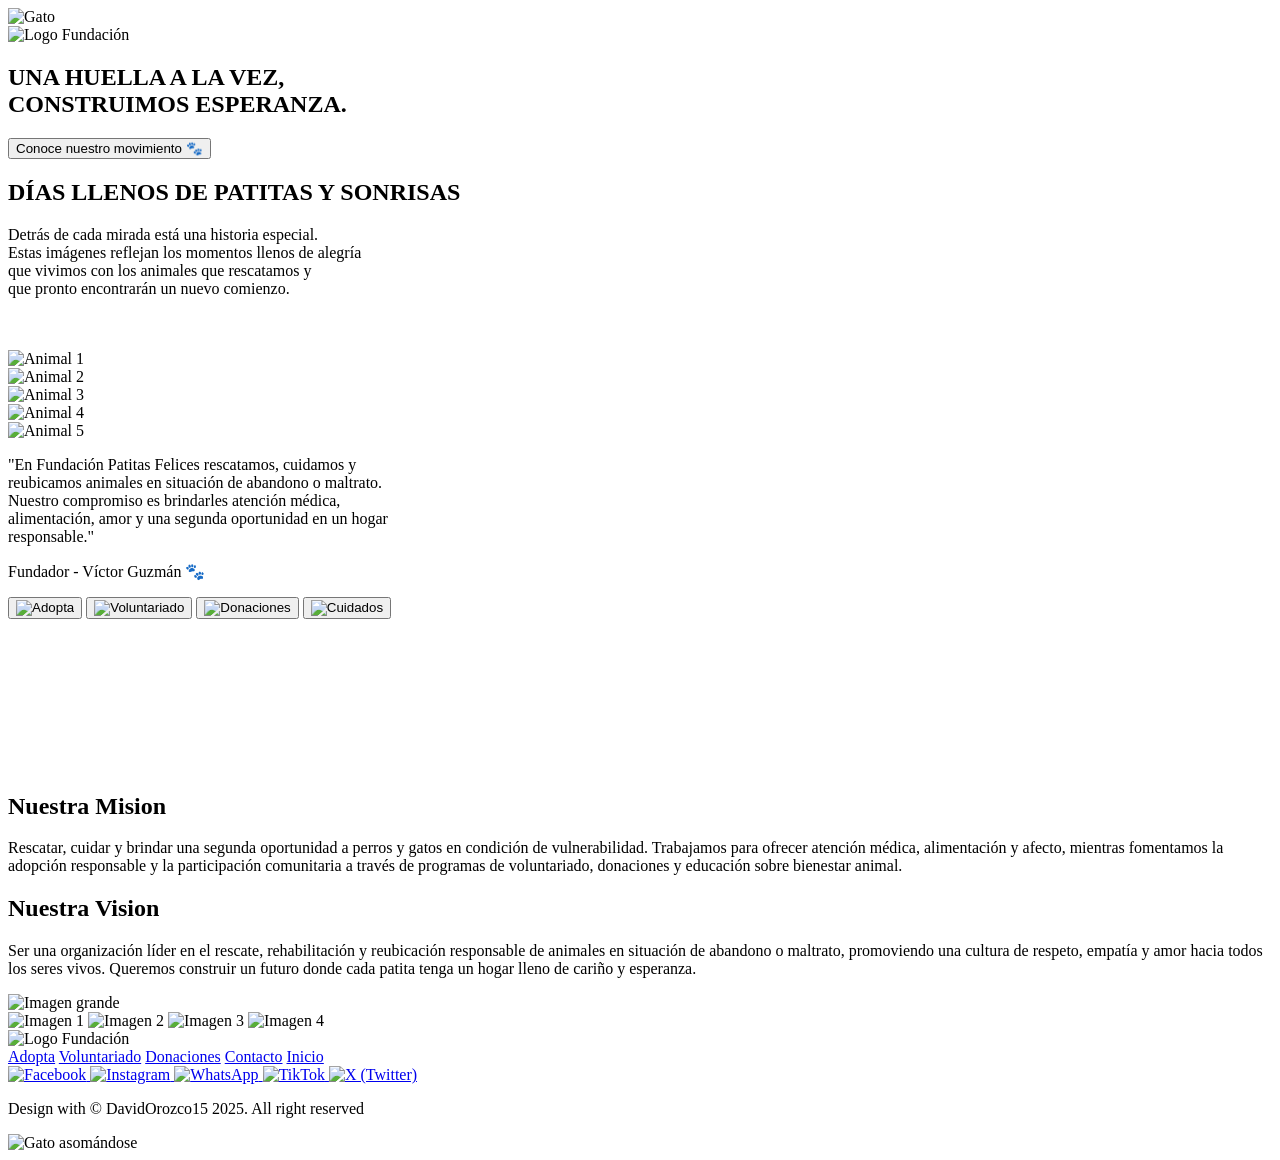
==== index.html @ 3a5a9339 "feat: se realizo el index" ====
<!DOCTYPE html>
<html lang="es">

<head>
    <meta charset="UTF-8">
    <meta name="viewport" content="width=device-width, initial-scale=1.0">
    <title>Patitas Felices</title>
    <link rel="stylesheet" href="/css/styles.css">
    <link rel="stylesheet" href="/css/tablet.css">
    <link rel="stylesheet" href="/css/celular.css">
    <link rel="preconnect" href="https://fonts.googleapis.com">
    <link rel="preconnect" href="https://fonts.gstatic.com" crossorigin>
    <link
        href="https://fonts.googleapis.com/css2?family=Luckiest+Guy&family=Raleway:wght@300;400;500;600;700&display=swap"
        rel="stylesheet">
    <meta name="viewport" content="width=device-width, initial-scale=1, minimum-scale=1">

</head>

<body>
    <section class="hero">
        <div class="hero-container">

            <!-- Columna izquierda -->
            <div class="hero-left">
                <div class="hero-ellipse">
                    <img src="/img/gato.png" alt="Gato">
                </div>
            </div>

            <!-- Columna derecha -->
            <div class="hero-right">
                <img src="/img/logo.png" alt="Logo Fundación" class="hero-logo">

                <h2 class="hero-slogan">
                    UNA HUELLA A LA VEZ,<br>
                    CONSTRUIMOS ESPERANZA.
                </h2>

                <button class="hero-btn">Conoce nuestro movimiento 🐾</button>
            </div>

        </div>
    </section>

    <section class="seccion-dias">
        <div class="seccion-dias-container">
            <!-- Columna 1 - Texto -->
            <div class="dias-texto">
                <h2>DÍAS LLENOS DE PATITAS Y SONRISAS</h2>
                <p>
                    Detrás de cada mirada está una historia especial.<br>
                    Estas imágenes reflejan los momentos llenos de alegría<br>
                    que vivimos con los animales que rescatamos y<br>
                    que pronto encontrarán un nuevo comienzo.
                </p>
            </div>

            <!-- Columna 2 - Carrusel -->
            <div class="contenedor-carrusel">

                <!-- Columna 2.1 - Carrusel sube -->
                <div class="columna columna-1">
                    <div class="carrusel carrusel-up">
                        <img src="/img/rescate1.jpg" alt="">
                        <img src="/img/rescate2.jpg" alt="">
                        <img src="/img/rescate3.jpg" alt="">
                        <img src="/img/rescate4.jpg" alt="">
                        <img src="/img/rescate5.jpg" alt="">
                    </div>
                </div>

                <!-- Columna 2.2 - Carrusel baja -->
                <div class="columna columna-2">
                    <div class="carrusel carrusel-down">
                        <img src="/img/rescate6.jpg" alt="">
                        <img src="/img/rescate7.jpg" alt="">
                        <img src="/img/rescate8.jpg" alt="">
                        <img src="/img/recate9.jpg" alt="">
                        <img src="/img/rescate10.jpg" alt="">
                    </div>
                </div>

            </div>
        </div>
    </section>

    <section class="seccion-somos">
        <div class="seccion-somos-container">
            <!-- Animales destacados -->
            <div class="animales-destacados">
                <div class="animal-card">
                    <div class="animal-img">
                        <img src="/img/perro_fondo_verde.jpeg" alt="Animal 1">
                    </div>
                </div>
                <div class="animal-card">
                    <div class="animal-img">
                        <img src="/img/perro_fondo_rojo.jpg" alt="Animal 2">
                    </div>
                </div>
                <div class="animal-card">
                    <div class="animal-img">
                        <img src="/img/perro_fondo_azul.jpg" alt="Animal 3">
                    </div>
                </div>
                <div class="animal-card">
                    <div class="animal-img">
                        <img src="/img/perro_fondo_amarillo.jpg" alt="Animal 4">
                    </div>
                </div>
                <div class="animal-card">
                    <div class="animal-img">
                        <img src="/img/perro_fondo_verde.jpg" alt="Animal 5">
                    </div>
                </div>
            </div>

            <!-- Texto principal -->
            <div class="somos-texto">
                <p>
                    "En Fundación Patitas Felices rescatamos, cuidamos y<br>
                    reubicamos animales en situación de abandono o maltrato.<br>
                    Nuestro compromiso es brindarles atención médica,<br>
                    alimentación, amor y una segunda oportunidad en un hogar<br>
                    responsable."
                </p>
                <p class="somos-autor">Fundador - Víctor Guzmán 🐾</p>
            </div>

            <!-- Botones de acción -->
            <div class="acciones-botones">
                <button class="boton-accion">
                    <img src="/img/adopta.png" alt="Adopta">
                </button>
                <button class="boton-accion">
                    <img src="/img/voluntariado.png" alt="Voluntariado">
                </button>
                <button class="boton-accion">
                    <img src="/img/donaciones.png" alt="Donaciones">
                </button>
                <button class="boton-accion">
                    <img src="/img/cuidados.png" alt="Cuidados">
                </button>
            </div>
        </div>
    </section>
    <section class="seccion-mision-vision">
        <video autoplay muted loop class="video-fondo">
            <source src="/img/video.mp4" type="video/mp4">
            Tu navegador no soporta el elemento de video.
        </video>
        <div class="seccion-mision-vision-container">
            <div class="mision-texto">
                <h2>Nuestra Mision</h2>
                <p>
                    Rescatar, cuidar y brindar una segunda oportunidad a perros y gatos en condición de vulnerabilidad. Trabajamos para ofrecer
                    atención médica, alimentación y afecto, mientras fomentamos la adopción responsable y la participación comunitaria a través de
                    programas de voluntariado, donaciones y educación sobre bienestar animal.
                </p>
            </div>
            <div class="vision-texto">
                <h2>Nuestra Vision</h2>
                <p>
                    Ser una organización líder en el rescate, rehabilitación y reubicación responsable de animales en situación de abandono o
                    maltrato, promoviendo una cultura de respeto, empatía y amor hacia todos los seres vivos. Queremos construir un futuro donde
                    cada patita tenga un hogar lleno de cariño y esperanza.
                </p>
            </div>
        </div>
    </section>

    <section class="seccion-galeria">
        <div class="galeria-container">
            <!-- Columna izquierda - Imagen grande -->
            <div class="galeria-izquierda">
                <img src="/img/rescate1.jpg" alt="Imagen grande">
            </div>

            <!-- Columna derecha - Mosaico de 4 imágenes -->
            <div class="galeria-derecha">
                <img src="/img/rescate2.jpg" alt="Imagen 1">
                <img src="/img/rescate3.jpg" alt="Imagen 2">
                <img src="/img/rescate4.jpg" alt="Imagen 3">
                <img src="/img/rescate5.jpg" alt="Imagen 4">
            </div>
        </div>
    </section>

    <footer class="footer">
        <div class="footer-container">
            <!-- Columna 1: Logo en círculo blanco -->
            <div class="footer-columna1">
                <div class="footer-logo-circle">
                    <img src="/img/logo.png" alt="Logo Fundación">
                </div>
            </div>

            <!-- Columna 2: Links de texto, redes sociales, copyright -->
            <div class="footer-columna2">
                <div class="footer-links">
                    <a href="#">Adopta</a>
                    <a href="#">Voluntariado</a>
                    <a href="#">Donaciones</a>
                    <a href="#">Contacto</a>
                    <a href="#">Inicio</a>
                </div>
                <div class="footer-redes">
                    <a href="#" class="red-social">
                        <img src="/img/facebook.png" alt="Facebook">
                    </a>
                    <a href="#" class="red-social">
                        <img src="/img/instagram.png" alt="Instagram">
                    </a>
                    <a href="#" class="red-social">
                        <img src="/img/whatsapp.png" alt="WhatsApp">
                    </a>
                    <a href="#" class="red-social">
                        <img src="/img/tiktok.png" alt="TikTok">
                    </a>
                    <a href="#" class="red-social">
                        <img src="/img/x.png" alt="X (Twitter)">
                    </a>
                </div>
                <div class="footer-copyright">
                    <p>Design with © DavidOrozco15 2025. All right reserved</p>
                </div>
            </div>

            <!-- Columna 3: Imagen de gato asomándose -->
            <div class="footer-columna3">
                <img src="/img/gato-asomado.png" alt="Gato asomándose">
            </div>
        </div>
    </footer>
</body>
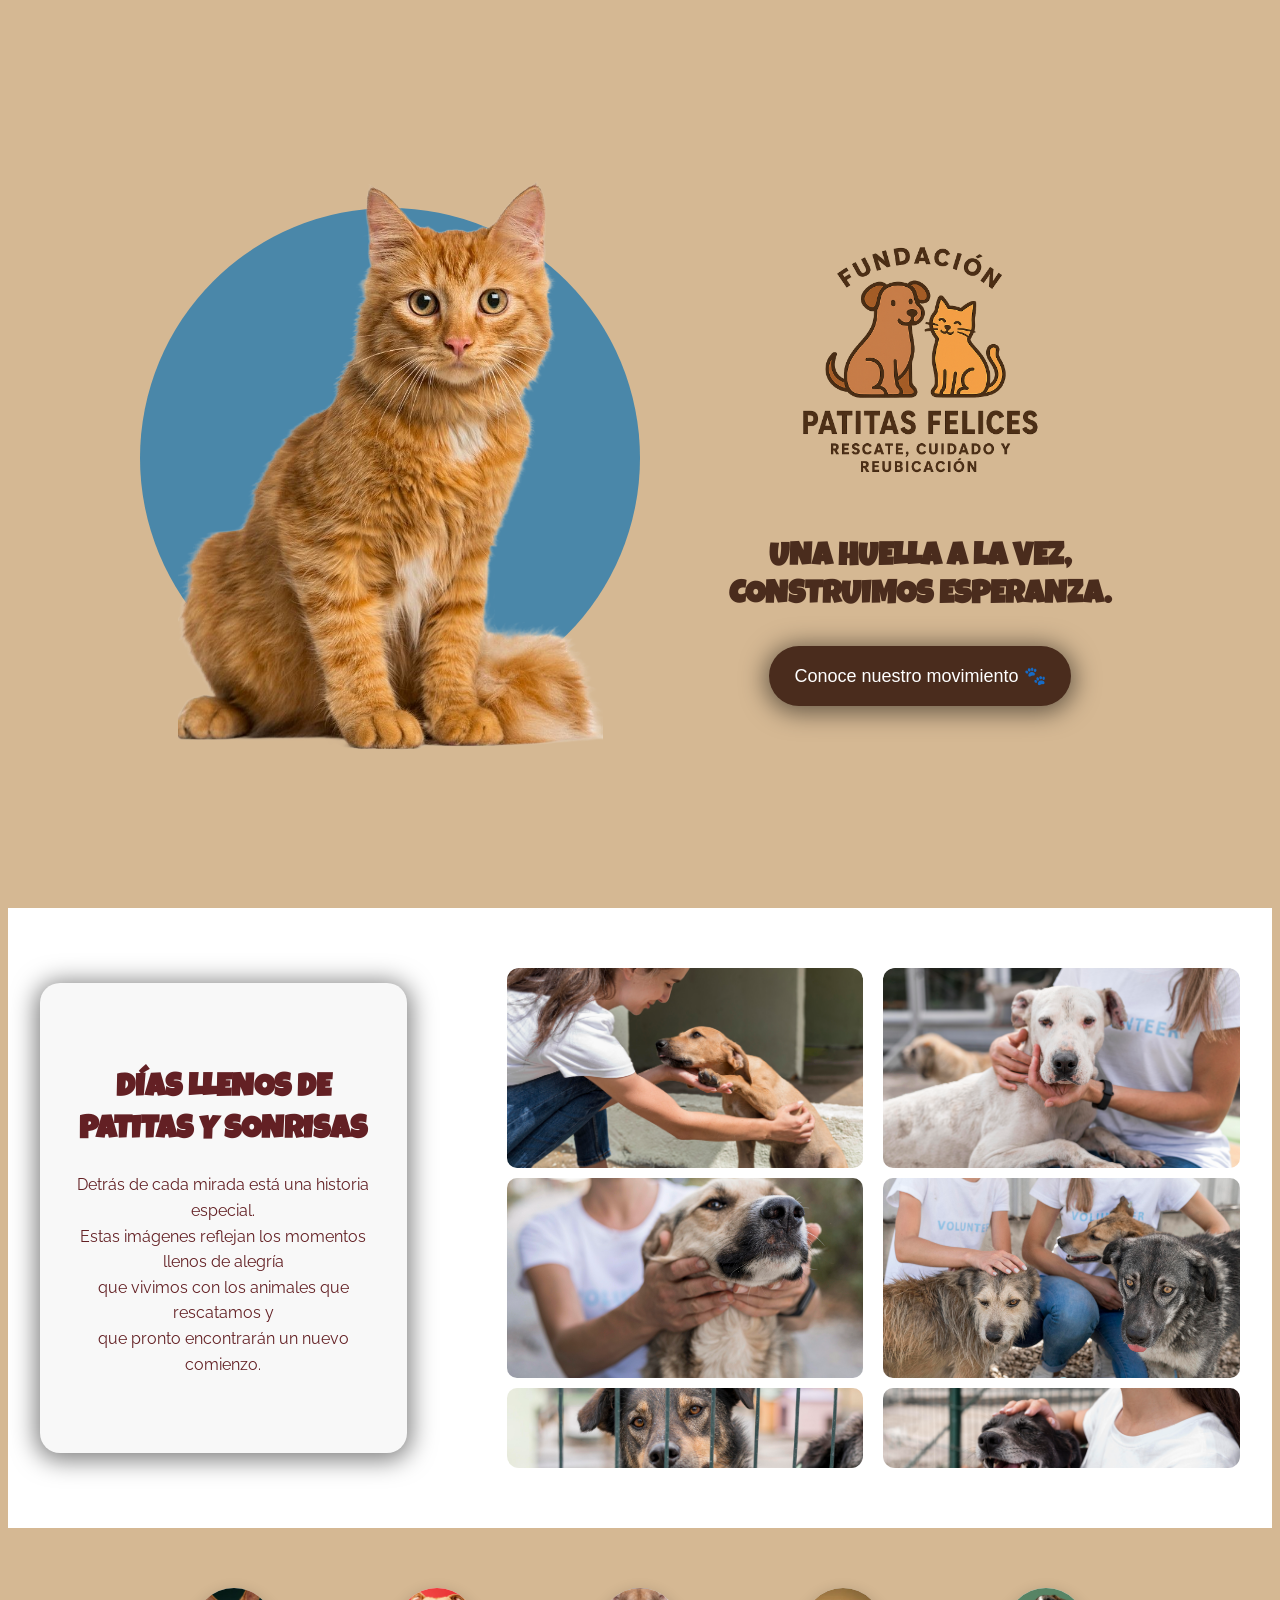
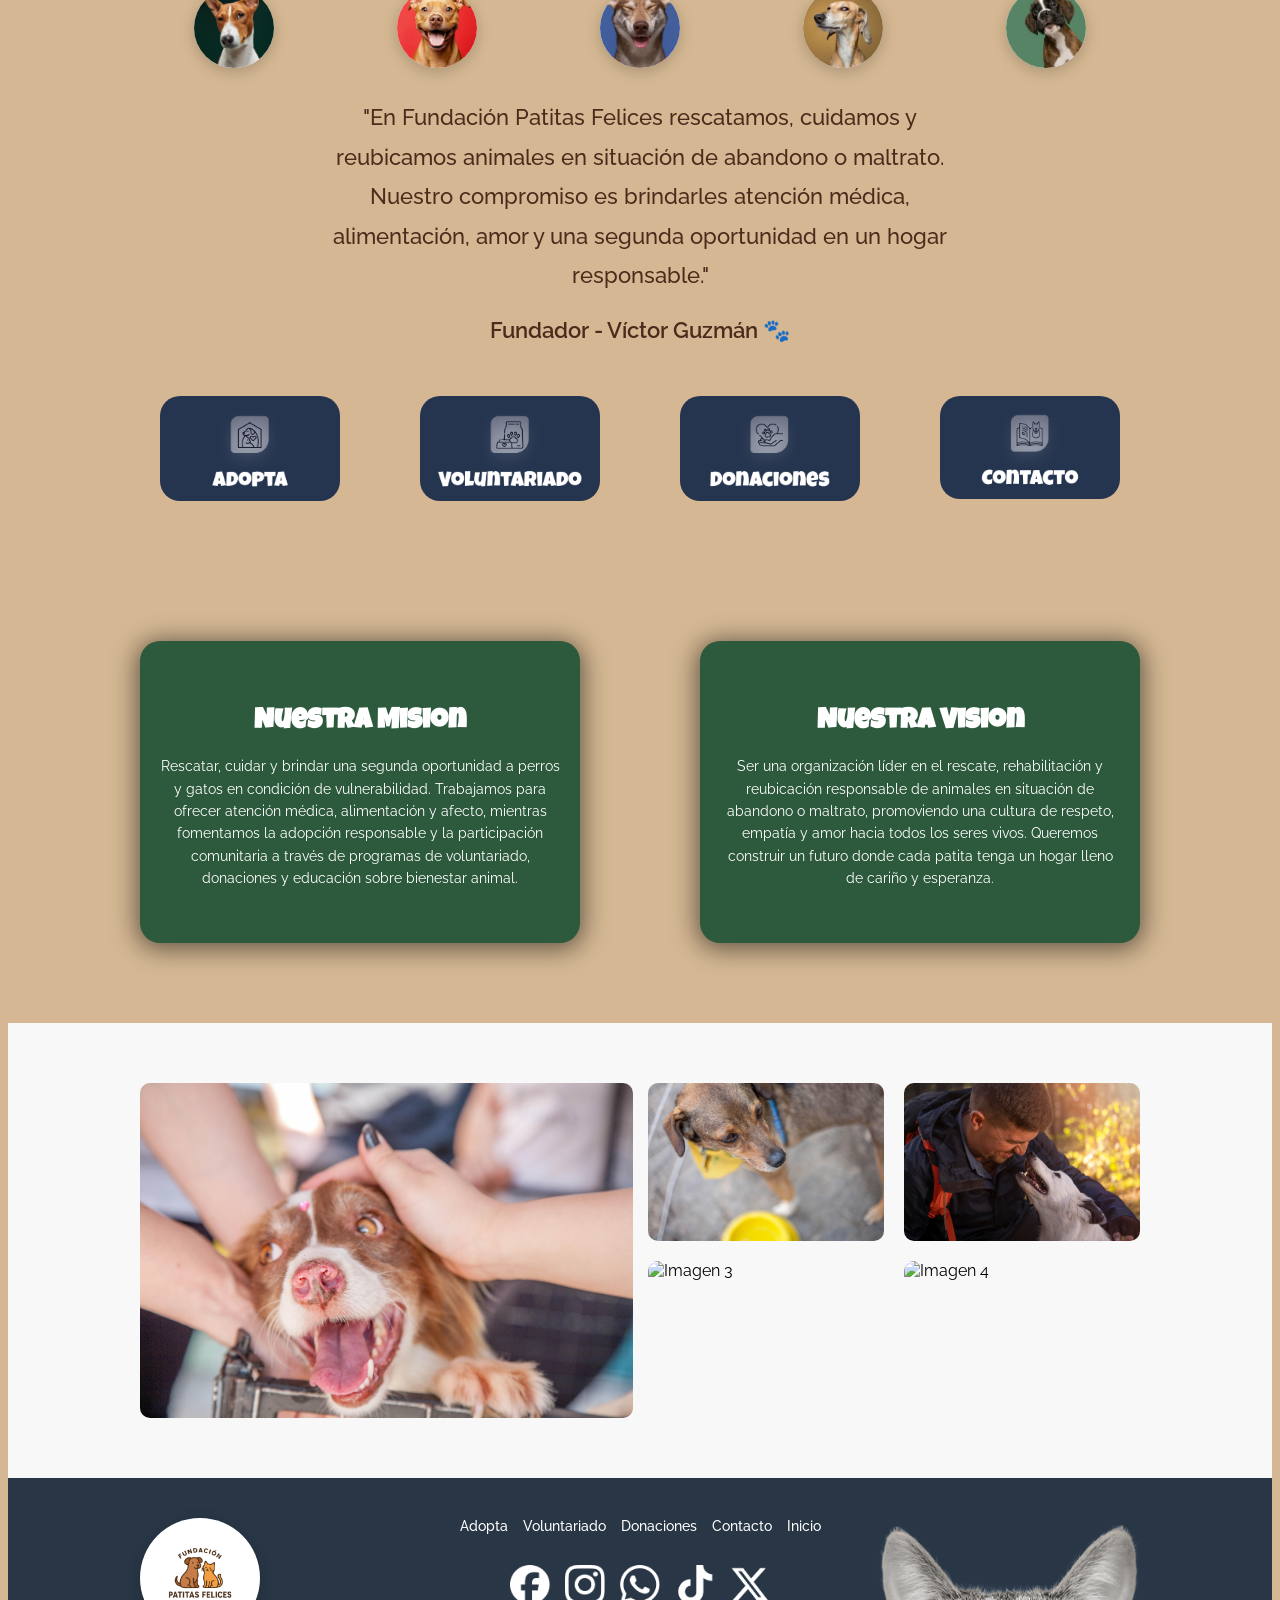
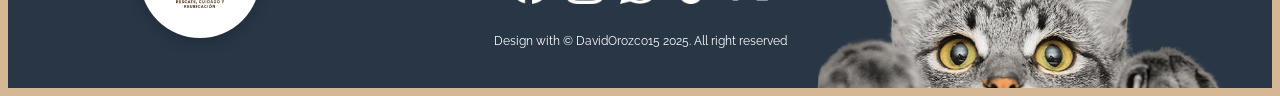
==== commit 414100c5: "feat: ajustes finales" ====
--- a/index.html
+++ b/index.html
@@ -5,9 +5,9 @@
     <meta charset="UTF-8">
     <meta name="viewport" content="width=device-width, initial-scale=1.0">
     <title>Patitas Felices</title>
-    <link rel="stylesheet" href="/css/styles.css">
-    <link rel="stylesheet" href="/css/tablet.css">
-    <link rel="stylesheet" href="/css/celular.css">
+    <link rel="stylesheet" href="css/styles.css">
+    <link rel="stylesheet" href="css/tablet.css">
+    <link rel="stylesheet" href="css/celular.css">
     <link rel="preconnect" href="https://fonts.googleapis.com">
     <link rel="preconnect" href="https://fonts.gstatic.com" crossorigin>
     <link
@@ -17,27 +17,27 @@
 
 </head>
 
-<body>
+<body id="top">
     <section class="hero">
         <div class="hero-container">
 
             <!-- Columna izquierda -->
             <div class="hero-left">
                 <div class="hero-ellipse">
-                    <img src="/img/gato.png" alt="Gato">
+                <img src="img/gato.png" alt="Gato">
                 </div>
             </div>
 
             <!-- Columna derecha -->
             <div class="hero-right">
-                <img src="/img/logo.png" alt="Logo Fundación" class="hero-logo">
+                <img src="img/logo.png" alt="Logo Fundación" class="hero-logo">
 
                 <h2 class="hero-slogan">
                     UNA HUELLA A LA VEZ,<br>
                     CONSTRUIMOS ESPERANZA.
                 </h2>
 
-                <button class="hero-btn">Conoce nuestro movimiento 🐾</button>
+                <button class="hero-btn" onclick="document.querySelector('#seccion-somos').scrollIntoView({behavior: 'smooth'})">Conoce nuestro movimiento 🐾</button>
             </div>
 
         </div>
@@ -85,7 +85,7 @@
         </div>
     </section>
 
-    <section class="seccion-somos">
+    <section class="seccion-somos" id="seccion-somos">
         <div class="seccion-somos-container">
             <!-- Animales destacados -->
             <div class="animales-destacados">
@@ -130,17 +130,17 @@
 
             <!-- Botones de acción -->
             <div class="acciones-botones">
-                <button class="boton-accion">
+                <button class="boton-accion" onclick="window.location.href='catalogo.html'">
                     <img src="/img/adopta.png" alt="Adopta">
                 </button>
-                <button class="boton-accion">
+                <button class="boton-accion" onclick="document.querySelector('.seccion-galeria').scrollIntoView({behavior: 'smooth'})">
                     <img src="/img/voluntariado.png" alt="Voluntariado">
                 </button>
-                <button class="boton-accion">
+                <button class="boton-accion" onclick="window.location.href='contacto.html'">
                     <img src="/img/donaciones.png" alt="Donaciones">
                 </button>
-                <button class="boton-accion">
-                    <img src="/img/cuidados.png" alt="Cuidados">
+                <button class="boton-accion" onclick="document.querySelector('footer').scrollIntoView({behavior: 'smooth'})">
+                    <img src="/img/contacto.png" alt="Cuidados">
                 </button>
             </div>
         </div>
@@ -170,24 +170,24 @@
         </div>
     </section>
 
-    <section class="seccion-galeria">
+    <section class="seccion-galeria" id="galeria">
         <div class="galeria-container">
             <!-- Columna izquierda - Imagen grande -->
             <div class="galeria-izquierda">
-                <img src="/img/rescate1.jpg" alt="Imagen grande">
+                <img src="img/voluntario1.jpg" alt="Imagen grande">
             </div>
 
             <!-- Columna derecha - Mosaico de 4 imágenes -->
             <div class="galeria-derecha">
-                <img src="/img/rescate2.jpg" alt="Imagen 1">
-                <img src="/img/rescate3.jpg" alt="Imagen 2">
-                <img src="/img/rescate4.jpg" alt="Imagen 3">
-                <img src="/img/rescate5.jpg" alt="Imagen 4">
-            </div>
-        </div>
-    </section>
-
-    <footer class="footer">
+                <img src="img/voluntario2.jpg" alt="Imagen 1">
+                <img src="img/voluntario3.jpg" alt="Imagen 2">
+                <img src="img/voluntario4.jpg" alt="Imagen 3">
+                <img src="img/voluntario5.jpg" alt="Imagen 4">
+            </div>
+        </div>
+    </section>
+
+    <footer class="footer" id="footer">
         <div class="footer-container">
             <!-- Columna 1: Logo en círculo blanco -->
             <div class="footer-columna1">
@@ -199,26 +199,26 @@
             <!-- Columna 2: Links de texto, redes sociales, copyright -->
             <div class="footer-columna2">
                 <div class="footer-links">
-                    <a href="#">Adopta</a>
-                    <a href="#">Voluntariado</a>
-                    <a href="#">Donaciones</a>
-                    <a href="#">Contacto</a>
-                    <a href="#">Inicio</a>
+                    <a href="catalogo.html">Adopta</a>
+                    <a href="#galeria">Voluntariado</a>
+                    <a href="contacto.html">Donaciones</a>
+                    <a href="#footer">Contacto</a>
+                    <a href="#top">Inicio</a>
                 </div>
                 <div class="footer-redes">
-                    <a href="#" class="red-social">
+                    <a href="https://www.facebook.com/patitasfelices" class="red-social" target="_blank" rel="noopener noreferrer">
                         <img src="/img/facebook.png" alt="Facebook">
                     </a>
-                    <a href="#" class="red-social">
+                    <a href="https://www.instagram.com/patitasfelices" class="red-social" target="_blank" rel="noopener noreferrer">
                         <img src="/img/instagram.png" alt="Instagram">
                     </a>
-                    <a href="#" class="red-social">
+                    <a href="https://wa.me/1234567890" class="red-social" target="_blank" rel="noopener noreferrer">
                         <img src="/img/whatsapp.png" alt="WhatsApp">
                     </a>
-                    <a href="#" class="red-social">
+                    <a href="https://www.tiktok.com/@patitasfelices" class="red-social" target="_blank" rel="noopener noreferrer">
                         <img src="/img/tiktok.png" alt="TikTok">
                     </a>
-                    <a href="#" class="red-social">
+                    <a href="https://twitter.com/patitasfelices" class="red-social" target="_blank" rel="noopener noreferrer">
                         <img src="/img/x.png" alt="X (Twitter)">
                     </a>
                 </div>
--- a/css/styles.css
+++ b/css/styles.css
@@ -0,0 +1,652 @@
+
+/* Texto general */
+body {
+    font-family: 'Raleway', sans-serif;
+    min-width: 320px;
+    background-color: #D5B893;
+    /* Límite mínimo global */
+    overflow-x: hidden;
+}
+
+/* Títulos */
+h1,
+h2,
+h3,
+h4,
+h5,
+h6 {
+    font-family: 'Luckiest Guy', cursive;
+}
+
+/* ====== HERO GENERAL ====== */
+.hero {
+    width: 100%;
+    height: 100vh;
+    background: #D5B893;
+    display: flex;
+    justify-content: center;
+    align-items: center;
+}
+
+/* Contenedor centrado */
+.hero-container {
+    max-width: 1000px;
+    width: 100%;
+    min-width: 320px;
+    height: auto;
+    display: grid;
+    grid-template-columns: 1fr 1fr;
+    align-items: center;
+    padding: 0 20px;
+    gap: 60px;
+    margin: 0 auto;
+}
+
+/* ====== COLUMNA IZQUIERDA ====== */
+.hero-ellipse {
+    width: 500px;
+    min-width: 320px;
+    height: 500px;
+    background: #4A87A9;
+    /* círculo azul */
+    border-radius: 50%;
+    display: flex;
+    justify-content: center;
+    align-items: center;
+    margin: 0 auto;
+}
+
+.hero-ellipse img {
+    width: 85%;
+    height: auto;
+}
+
+/* ====== COLUMNA DERECHA ====== */
+.hero-right {
+    display: flex;
+    flex-direction: column;
+    gap: 30px;
+    margin-top: 0;
+    min-width: 320px;
+}
+
+.hero-logo {
+    width: 300px;
+    height: auto;
+    align-self: center;
+}
+
+.hero-slogan {
+    font-size: 32px;
+    line-height: 1.2;
+    font-weight: 700;
+    color: #4A2C1D;
+    margin: 0;
+    align-self: center;
+    text-align: center;
+}
+
+.hero-btn {
+    background: #4A2C1D;
+    color: white;
+    font-size: 18px;
+    padding: 12px 25px;
+    border: none;
+    border-radius: 30px;
+    width: fit-content;
+    height: 60px;
+    align-self: center;
+    box-shadow: 0px 3px 25px 4px rgba(0, 0, 0, 0.51);
+    cursor: pointer;
+    transition: all 0.3s ease;
+}
+
+.hero-btn:hover {
+    transform: scale(1.05);
+    opacity: 0.9;
+}
+
+/* ====== CONTENEDOR GENERAL ====== */
+.seccion-dias {
+    width: 100%;
+    background-color: white;
+    padding: 60px 0;
+    display: flex;
+    justify-content: center;
+}
+
+.seccion-dias-container {
+    max-width: 1200px;
+    width: 100%;
+    min-width: 320px;
+    display: grid;
+    grid-template-columns: 1fr 2fr;
+    align-items: center;
+    padding: 0 20px;
+    gap: 100px;
+    margin: 0 auto;
+}
+
+/* ====== COLUMNA 1 - TEXTO ====== */
+.dias-texto {
+    padding: 60px 30px;
+    margin: 0 auto;
+    max-width: 350px;
+    background-color: #F8F8F8;
+    box-shadow: 0px 3px 25px 4px rgba(0, 0, 0, 0.51);
+    border-radius: 20px;
+}
+
+.dias-texto h2 {
+    font-family: 'Luckiest Guy', cursive;
+    font-size: 32px;
+    margin-bottom: 20px;
+    text-align: center;
+    color: #632024;
+    font-weight: 700;
+    line-height: 1.3;
+}
+
+.dias-texto p {
+    font-size: 16px;
+    line-height: 1.6;
+    color: #632024;
+    text-align: center;
+}
+
+/* ====== COLUMNA 2 - CARRUSEL ====== */
+.contenedor-carrusel {
+    display: flex;
+    justify-content: space-between;
+    gap: 20px;
+}
+
+/* ====== COLUMNA 2.1 - CARRUSEL SUBE ====== */
+.columna-1 {
+    width: 52%;
+    height: 500px;
+    overflow: hidden;
+    border-radius: 12px;
+}
+
+/* ====== COLUMNA 2.2 - CARRUSEL BAJA ====== */
+.columna-2 {
+    width: 52%;
+    height: 500px;
+    overflow: hidden;
+    border-radius: 12px;
+}
+
+.columna {
+    width: 52%;
+    height: 500px;
+    overflow: hidden;
+    border-radius: 12px;
+}
+
+.carrusel {
+    display: flex;
+    flex-direction: column;
+    gap: 10px;
+}
+
+.carrusel img {
+    width: 100%;
+    height: 200px;
+    object-fit: cover;
+    border-radius: 10px;
+    flex-shrink: 0;
+}
+
+/* ====== ANIMACIONES ====== */
+.carrusel-up {
+    animation: subir 15s infinite linear;
+}
+
+@keyframes subir {
+    from {
+        transform: translateY(0);
+    }
+
+    to {
+        transform: translateY(-60%);
+    }
+}
+
+.carrusel-down {
+    animation: bajar 15s infinite linear;
+}
+
+@keyframes bajar {
+    from {
+        transform: translateY(-60%);
+    }
+
+    to {
+        transform: translateY(0);
+    }
+}
+
+/* ====== SECCION 3 - SOMOS ====== */
+.seccion-somos {
+    width: 100%;
+    height: auto;
+    background: #D5B893;
+    padding: 60px 0;
+    display: flex;
+    justify-content: center;
+}
+
+.seccion-somos-container {
+    max-width: 1000px;
+    width: 100%;
+    min-width: 320px;
+    padding: 0 30px;
+    display: flex;
+    flex-direction: column;
+    align-items: center;
+    gap: 30px;
+}
+
+/* ====== SECCION 4 - MISIÓN-VISIÓN ====== */
+.seccion-mision-vision {
+    width: 100%;
+    position: relative;
+    padding: 80px 0;
+    display: flex;
+    justify-content: center;
+    overflow: hidden;
+}
+
+.video-fondo {
+    position: absolute;
+    top: 0;
+    left: 0;
+    width: 100%;
+    height: 100%;
+    object-fit: cover;
+    z-index: -1;
+}
+
+.seccion-mision-vision-container {
+    max-width: 1000px;
+    width: 100%;
+    min-width: 320px;
+    display: grid;
+    grid-template-columns: 1fr 1fr;
+    align-items: center;
+    padding: 0 30px;
+    gap: 30px;
+    margin: 0 auto;
+}
+
+.mision-texto, .vision-texto {
+    padding: 40px 20px;
+    max-width: 400px;
+    background-color: #2D5A3D;
+    box-shadow: 0px 3px 25px 4px rgba(0, 0, 0, 0.51);
+    border-radius: 20px;
+    text-align: center;
+}
+
+.mision-texto {
+    justify-self: start;
+}
+
+.vision-texto {
+    justify-self: end;
+}
+
+.mision-texto h2, .vision-texto h2 {
+    font-family: 'Luckiest Guy', cursive;
+    font-size: 28px;
+    margin-bottom: 15px;
+    color: white;
+    font-weight: 700;
+    line-height: 1.3;
+}
+
+.mision-texto p, .vision-texto p {
+    font-size: 14px;
+    line-height: 1.6;
+    color: white;
+    text-align: center;
+}
+
+/* ====== TEXTO PRINCIPAL ====== */
+.somos-texto {
+    text-align: center;
+    max-width: 700px;
+}
+
+.somos-texto p {
+    font-family: 'Raleway', sans-serif;
+    font-size: 22px;
+    line-height: 1.8;
+    color: #4A2C1D;
+    margin: 0 0 15px 0;
+}
+
+.somos-texto p:first-child {
+    font-weight: 500;
+}
+
+.somos-autor {
+    font-size: 14px;
+    font-weight: 600;
+    margin-top: 20px;
+}
+
+/* ====== ANIMALES DESTACADOS ====== */
+.animales-destacados {
+    display: grid;
+    grid-template-columns: repeat(5, 1fr);
+    gap: 15px;
+    width: 100%;
+    justify-items: center;
+    align-items: center;
+}
+
+.animal-card {
+    width: 80px;
+    height: 80px;
+    border-radius: 50%;
+    overflow: hidden;
+    box-shadow: 0px 4px 15px rgba(0, 0, 0, 0.2);
+    display: flex;
+    align-items: center;
+    justify-content: center;
+    background-color: white;
+}
+
+.animal-img {
+    width: 100%;
+    height: 100%;
+    overflow: hidden;
+}
+
+.animal-img img {
+    width: 100%;
+    height: 100%;
+    object-fit: cover;
+}
+
+/* ====== BOTONES DE ACCION ====== */
+.acciones-botones {
+    display: grid;
+    grid-template-columns: repeat(4, 1fr);
+    justify-content: center;
+    gap: 40px;
+    width: 100%;
+    max-width: 1000px;
+}
+
+.boton-accion {
+    background-color: transparent;
+    color: white;
+    border: none;
+    border-radius: 20px;
+    padding: 0;
+    display: flex;
+    flex-direction: column;
+    align-items: center;
+    gap: 0;
+    cursor: pointer;
+    transition: all 0.3s ease;
+    min-width: auto;
+    box-shadow: none;
+}
+
+.boton-accion:hover {
+    transform: scale(1.05);
+    opacity: 0.9;
+}
+
+.boton-accion img {
+    width: 180px;
+    height: auto;
+    display: block;
+    border-radius: 20px;
+}
+
+/* ====== SECCION GALERIA ====== */
+.seccion-galeria {
+    width: 100%;
+    padding: 60px 0;
+    display: flex;
+    justify-content: center;
+    background-color: #f8f8f8;
+}
+
+.galeria-container {
+    max-width: 1000px;
+    width: 100%;
+    min-width: 320px;
+    display: grid;
+    grid-template-columns: 1fr 1fr;
+    gap: 15px;
+    padding: 0 30px;
+    margin: 0 auto;
+}
+
+.galeria-izquierda img {
+    width: 100%;
+    height: 100%;
+    object-fit: cover;
+    border-radius: 10px;
+    transition: transform 0.3s ease;
+}
+
+.galeria-izquierda img:hover {
+    transform: scale(1.05);
+}
+
+.galeria-derecha {
+    display: grid;
+    grid-template-columns: 1fr 1fr;
+    grid-template-rows: 1fr 1fr;
+    gap: 20px;
+}
+
+.galeria-derecha img {
+    width: 100%;
+    height: 100%;
+    object-fit: cover;
+    border-radius: 10px;
+    transition: transform 0.3s ease;
+}
+
+.galeria-derecha img:hover {
+    transform: scale(1.05);
+}
+
+/* ====== FOOTER ====== */
+.footer {
+    width: 100%;
+    background-color: #283646;
+    color: white;
+    padding: 40px 0 0 0;
+    display: flex;
+    justify-content: center;
+    position: relative;
+}
+
+.footer-container {
+    max-width: 1000px;
+    width: 100%;
+    min-width: 320px;
+    display: grid;
+    grid-template-columns: 1fr 2fr 1fr;
+    gap: 30px;
+    padding: 0 30px 40px 30px;
+    align-items: start;
+    margin: 0 auto;
+}
+
+/* Columna 1: Logo en círculo blanco */
+.footer-columna1 {
+    display: flex;
+    justify-content: flex-start;
+    align-items: center;
+}
+
+.footer-logo-circle {
+    width: 120px;
+    height: 120px;
+    background-color: white;
+    border-radius: 50%;
+    display: flex;
+    justify-content: center;
+    align-items: center;
+    box-shadow: 0px 4px 15px rgba(0, 0, 0, 0.2);
+}
+
+.footer-logo-circle img {
+    width: 80px;
+    height: auto;
+}
+
+/* Columna 2: Links, redes, copyright */
+.footer-columna2 {
+    display: flex;
+    flex-direction: column;
+    gap: 30px;
+    align-items: center;
+}
+
+.footer-links {
+    display: flex;
+    gap: 15px;
+    justify-content: center;
+    width: 100%;
+}
+
+.footer-links a {
+    color: white;
+    text-decoration: none;
+    font-size: 14px;
+    font-weight: 500;
+    transition: color 0.3s ease;
+}
+
+.footer-links a:hover {
+    color: #D5B893;
+}
+
+.footer-redes {
+    display: flex;
+    gap: 15px;
+    justify-content: center;
+}
+
+.red-social {
+    width: 40px;
+    height: 40px;
+    display: flex;
+    justify-content: center;
+    align-items: center;
+    transition: transform 0.3s ease;
+}
+
+.red-social:hover {
+    transform: scale(1.1);
+}
+
+.red-social img {
+    width: 100%;
+    height: 100%;
+    object-fit: contain;
+}
+
+.footer-copyright {
+    text-align: center;
+}
+
+.footer-copyright p {
+    font-size: 12px;
+    margin: 0;
+    color: white;
+}
+
+/* Columna 3: Gato asomándose */
+.footer-columna3 {
+    display: flex;
+    justify-content: center;
+    align-items: flex-end;
+    position: absolute;
+    bottom: 0;
+    right: 40px;
+}
+
+.footer-columna3 img {
+    width: 450px;
+    height: auto;
+}
+
+/* ====== RESPONSIVE DESIGN ====== */
+
+/* Para pantallas menores a 1200px (laptops y tablets grandes) */
+@media (max-width: 1200px) {
+    .hero-container {
+        grid-template-columns: 1fr;
+        gap: 40px;
+        padding: 0 20px;
+    }
+
+    .hero-ellipse {
+        width: 100%;
+        max-width: 600px;
+        height: 600px;
+    }
+
+    .hero-right {
+        text-align: center;
+    }
+
+    .seccion-dias-container {
+        grid-template-columns: 1fr;
+        gap: 40px;
+        padding: 0 20px;
+    }
+
+    .contenedor-carrusel {
+        flex-direction: column;
+        gap: 20px;
+    }
+
+    .columna-1, .columna-2, .columna {
+        width: 100%;
+        height: 400px;
+    }
+
+    .seccion-mision-vision-container {
+        grid-template-columns: 1fr;
+        gap: 40px;
+        padding: 0 20px;
+    }
+
+    .mision-texto, .vision-texto {
+        justify-self: center;
+        max-width: 600px;
+    }
+
+    .galeria-container {
+        grid-template-columns: 1fr;
+        padding: 0 20px;
+    }
+
+    .footer-container {
+        grid-template-columns: 1fr;
+        gap: 20px;
+        padding: 0 20px 60px 20px;
+    }
+
+    .footer-columna3 {
+        position: static;
+        margin-top: 20px;
+    }
+
+    .footer-columna3 img {
+        width: 300px;
+    }
+}
--- a/css/tablet.css
+++ b/css/tablet.css
@@ -0,0 +1,392 @@
+/* ===========================
+   RESPONSIVE – TABLET
+   768px a 1199px
+=========================== */
+@media (max-width: 1024px) {
+    html, body {
+        overflow-x: hidden;
+    }
+
+    * {
+        box-sizing: border-box;
+    }
+
+    img {
+        max-width: 100%;
+        height: auto;
+    }
+
+    /* CATALOGO */
+    .catalogo-grid {
+        grid-template-columns: repeat(2, 1fr);
+        gap: 20px;
+    }
+
+    .catalogo-container {
+        padding: 30px;
+    }
+
+    .catalogo-container h1 {
+        font-size: 36px;
+        margin-bottom: 30px;
+    }
+
+    .mascota-card {
+        max-width: 100%;
+    }
+
+    .mascota-imagen {
+        height: 160px;
+    }
+
+    .mascota-info {
+        padding: 15px;
+    }
+
+    .mascota-info h3 {
+        font-size: 18px;
+    }
+
+    .mascota-info p {
+        font-size: 13px;
+    }
+
+    .btn-adoptar {
+        padding: 8px;
+        font-size: 13px;
+    }
+
+    /* SECCION INTRO */
+    .intro-container {
+        grid-template-columns: 1fr;
+        text-align: center;
+        gap: 40px;
+    }
+
+    .intro-columna img {
+        display: none;
+    }
+
+    .intro-columna h1 {
+        font-size: 48px;
+    }
+
+    .intro-columna p {
+        font-size: 18px;
+    }
+
+    .intro-buttons {
+        justify-content: center;
+    }
+
+    .btn-adoptar-ahora {
+        font-size: 18px;
+        padding: 16px 30px;
+    }
+
+    .estadisticas {
+        gap: 25px;
+        justify-content: center;
+    }
+
+    .numero {
+        font-size: 36px;
+    }
+
+    /* HEADER CONTACTO */
+    .header-contacto {
+        padding: 8px 0;
+    }
+
+    .header-container {
+        padding: 0 15px;
+        flex-direction: column;
+        gap: 8px;
+    }
+
+    .header-logo img {
+        width: 120px;
+    }
+
+    .header-nav {
+        gap: 12px;
+    }
+
+    .header-btn {
+        font-size: 13px;
+        padding: 7px 14px;
+    }
+
+    /* SECCION CONTACTO */
+    .seccion-contacto {
+        padding: 40px 0;
+    }
+
+    .contacto-container {
+        grid-template-columns: 1fr;
+        gap: 30px;
+        padding: 0 20px;
+    }
+
+    .contacto-tarjeta {
+        height: 400px;
+    }
+
+    .contacto-formulario {
+        padding: 30px;
+        height: auto;
+    }
+
+    .form-row {
+        flex-direction: column;
+        gap: 0;
+    }
+
+    .contacto-formulario h1 {
+        font-size: 32px;
+        margin-bottom: 25px;
+    }
+
+    .contacto-bottom-row {
+        flex-direction: column;
+        gap: 20px;
+        align-items: flex-start;
+    }
+
+    .redes-seleccionadas {
+        justify-content: flex-start;
+    }
+
+    .btn-enviar {
+        width: 100%;
+        margin-top: 0;
+    }
+
+    /* HERO */
+    .hero {
+        padding: 40px 0;
+        height: auto;
+        /* Se adapta al contenido */
+    }
+
+    .hero-container {
+        max-width: 900px;
+        /* Reduce el ancho */
+        height: auto;
+        /* Evita desbordes */
+        padding: 0 20px;
+        gap: 20px;
+        /* Menos espacio entre columnas */
+    }
+
+    /* COLUMNA IZQUIERDA */
+    .hero-ellipse {
+        width: 330px;
+        height: 330px;
+    }
+
+    .hero-ellipse img {
+        width: 80%;
+    }
+
+    /* COLUMNA DERECHA */
+    .hero-right {
+        margin-top: 0;
+        /* Esto evita que se salga */
+        gap: 12px;
+    }
+
+    .hero-logo {
+        width: 260px;
+    }
+
+    .hero-slogan {
+        font-size: 26px;
+    }
+
+    .hero-btn {
+        font-size: 16px;
+        padding: 10px 22px;
+        height: auto;
+        margin-top: 10px;
+    }
+
+    /* SECCION 2 - DÍAS LLENOS DE PATITAS */
+    .seccion-dias {
+        padding: 15px 0;
+    }
+
+    .seccion-dias-container {
+        max-width: 900px;
+        padding: 0 20px;
+        gap: 20px;
+    }
+
+    /* COLUMNA 1 - TEXTO */
+    .dias-texto {
+        padding: 40px 20px;
+        max-width: 280px;
+    }
+
+    .dias-texto h2 {
+        font-size: 28px;
+        margin-bottom: 15px;
+    }
+
+    .dias-texto p {
+        font-size: 14px;
+        line-height: 1.5;
+    }
+
+    /* COLUMNA 2 - CARRUSEL */
+    .contenedor-carrusel {
+        display: grid;
+        grid-template-columns: 1fr 1fr;
+        gap: 12px;
+    }
+
+    .columna-1,
+    .columna-2 {
+        height: 300px;
+    }
+
+    .carrusel {
+        gap: 8px;
+    }
+
+    .carrusel img {
+        height: 120px;
+    }
+
+    /* SECCION 3 - SOMOS */
+    .seccion-somos {
+        padding: 20px 0;
+    }
+
+    .seccion-somos-container {
+        padding: 0 20px;
+        gap: 30px;
+    }
+
+    .somos-texto p {
+        font-size: 22px;
+    }
+
+    .animales-destacados {
+        grid-template-columns: repeat(5, 1fr);
+        gap: 15px;
+    }
+
+    .animal-card {
+        width: 60px;
+        height: 60px;
+    }
+
+    .acciones-botones {
+        grid-template-columns: repeat(2, 1fr);
+        gap: 15px;
+        max-width: 500px;
+    }
+
+    .boton-accion img {
+        width: 180px;
+    }
+
+    /* SECCION 4 - MISIÓN-VISIÓN */
+    .seccion-mision-vision {
+        padding: 80px 0;
+    }
+
+    .seccion-mision-vision-container {
+        max-width: 1100px;
+        grid-template-columns: 1fr;
+        padding: 0 20px;
+        gap: 20px;
+    }
+
+.mision-texto, .vision-texto {
+    padding: 30px 15px;
+    max-width: 350px;
+    justify-self: center;
+}
+
+.mision-texto h2, .vision-texto h2 {
+    font-size: 24px;
+    margin-bottom: 12px;
+}
+
+.mision-texto p, .vision-texto p {
+    font-size: 13px;
+    line-height: 1.4;
+}
+
+/* SECCION GALERIA */
+.seccion-galeria {
+    padding: 60px 0;
+}
+
+.galeria-container {
+    max-width: 1100px;
+    padding: 0 20px;
+    gap: 15px;
+}
+
+.galeria-izquierda img,
+.galeria-derecha img {
+    border-radius: 8px;
+}
+
+/* FOOTER */
+.footer {
+    padding: 40px 0;
+}
+
+.footer-container {
+    max-width: 1100px;
+    grid-template-columns: 1fr 2fr 1fr;
+    gap: 30px;
+    padding: 0 20px;
+}
+
+.footer-logo-circle {
+    width: 120px;
+    height: 120px;
+}
+
+.footer-logo-circle img {
+    width: 80px;
+}
+
+.footer-links {
+    grid-template-columns: repeat(2, 1fr);
+    gap: 15px;
+}
+
+.footer-links a {
+    font-size: 14px;
+}
+
+.footer-redes {
+    gap: 15px;
+}
+
+.red-social {
+    width: 35px;
+    height: 35px;
+}
+
+.footer-copyright p {
+    font-size: 12px;
+}
+
+.footer-columna3 {
+    position: absolute;
+    right: 15px;
+    bottom: 0;
+}
+
+.footer-columna3 img {
+    width: 150px;
+}
+
+}
--- a/css/celular.css
+++ b/css/celular.css
@@ -0,0 +1,426 @@
+/* ===========================
+   RESPONSIVE – MOBILE
+   0px a 767px
+=========================== */
+@media (max-width: 767px) {
+    html, body {
+        overflow-x: hidden;
+    }
+
+    * {
+        box-sizing: border-box;
+    }
+
+    img {
+        max-width: 100%;
+        height: auto;
+    }
+
+    /* CATALOGO */
+    .catalogo-grid {
+        grid-template-columns: 1fr;
+        gap: 15px;
+    }
+
+    .catalogo-container {
+        padding: 20px;
+    }
+
+    .catalogo-container h1 {
+        font-size: 28px;
+        margin-bottom: 20px;
+    }
+
+    .mascota-card {
+        max-width: 100%;
+    }
+
+    .mascota-imagen {
+        height: 140px;
+    }
+
+    .mascota-info {
+        padding: 12px;
+    }
+
+    .mascota-info h3 {
+        font-size: 16px;
+    }
+
+    .mascota-info p {
+        font-size: 12px;
+    }
+
+    .btn-adoptar {
+        padding: 6px;
+        font-size: 12px;
+    }
+
+    /* SECCION INTRO */
+    .intro-container {
+        grid-template-columns: 1fr;
+        text-align: center;
+        gap: 30px;
+    }
+
+    .intro-columna img {
+        display: none;
+    }
+
+    .intro-columna h1 {
+        font-size: 36px;
+    }
+
+    .intro-columna p {
+        font-size: 16px;
+    }
+
+    .intro-buttons {
+        justify-content: center;
+        flex-direction: column;
+        gap: 10px;
+    }
+
+    .btn-adoptar-ahora {
+        font-size: 16px;
+        padding: 14px 25px;
+    }
+
+    .estadisticas {
+        gap: 20px;
+        flex-wrap: wrap;
+        justify-content: center;
+    }
+
+    .numero {
+        font-size: 30px;
+    }
+
+    /* HEADER CONTACTO */
+    .header-contacto {
+        padding: 6px 0;
+    }
+
+    .header-container {
+        padding: 0 10px;
+        flex-direction: column;
+        gap: 8px;
+    }
+
+    .header-logo img {
+        width: 120px;
+    }
+
+    .header-nav {
+        gap: 10px;
+    }
+
+    .header-btn {
+        font-size: 12px;
+        padding: 6px 12px;
+    }
+
+    /* SECCION CONTACTO */
+    .seccion-contacto {
+        padding: 30px 0;
+    }
+
+    .contacto-container {
+        grid-template-columns: 1fr;
+        gap: 20px;
+        padding: 0 10px;
+    }
+
+    .contacto-tarjeta {
+        height: 300px;
+    }
+
+    .contacto-formulario {
+        padding: 20px;
+        height: auto;
+    }
+
+    .form-row {
+        flex-direction: column;
+        gap: 0;
+    }
+
+    .contacto-formulario h1 {
+        font-size: 24px;
+        margin-bottom: 20px;
+    }
+
+    .contacto-bottom-row {
+        flex-direction: column;
+        gap: 20px;
+        align-items: flex-start;
+    }
+
+    .redes-seleccionadas {
+        justify-content: flex-start;
+    }
+
+    .btn-enviar {
+        width: 100%;
+        margin-top: 0;
+    }
+
+    .redes-sociales {
+        gap: 10px;
+    }
+
+    .red-social {
+        width: 30px;
+        height: 30px;
+    }
+
+    /* HERO */
+    .hero {
+        padding: 30px 0;
+        height: auto;
+    }
+
+    .hero-container {
+        grid-template-columns: 1fr;
+        /* Cambia a UNA columna */
+        text-align: center;
+        padding: 0 15px;
+        gap: 30px;
+        height: auto;
+    }
+
+    /* COLUMNA IZQUIERDA */
+    .hero-ellipse {
+        width: 230px;
+        height: 230px;
+        margin: 0 auto;
+    }
+
+    .hero-ellipse img {
+        width: 65%;
+    }
+
+    /* COLUMNA DERECHA */
+    .hero-right {
+        margin-top: 0;
+        /* No empujamos nada */
+        align-items: center;
+        gap: 10px;
+    }
+
+    .hero-logo {
+        width: 220px;
+    }
+
+    .hero-slogan {
+        font-size: 22px;
+        padding: 0 10px;
+    }
+
+    .hero-btn {
+        font-size: 16px;
+        padding: 10px 20px;
+        margin-top: 10px;
+        width: auto;
+    }
+
+    /* SECCION 2 - DÍAS LLENOS DE PATITAS */
+    .seccion-dias {
+        padding: 15px 0;
+    }
+
+    .seccion-dias-container {
+        grid-template-columns: 1fr;
+        /* Cambia a UNA columna */
+        padding: 0 15px;
+        gap: 20px;
+        text-align: center;
+    }
+
+    /* COLUMNA 1 - TEXTO */
+    .dias-texto {
+        padding: 35px 15px;
+        max-width: 100%;
+        margin: 0;
+    }
+
+    .dias-texto h2 {
+        font-size: 24px;
+        margin-bottom: 12px;
+    }
+
+    .dias-texto p {
+        font-size: 13px;
+        line-height: 1.5;
+    }
+
+    /* COLUMNA 2 - CARRUSEL */
+    .contenedor-carrusel {
+        display: grid;
+        grid-template-columns: 1fr 1fr;
+        gap: 10px;
+    }
+
+    .columna-1,
+    .columna-2 {
+        height: 250px;
+    }
+
+    .carrusel {
+        gap: 6px;
+    }
+
+    .carrusel img {
+        height: 100px;
+    }
+
+    /* SECCION 3 - SOMOS */
+    .seccion-somos {
+        padding: 15px 0;
+    }
+
+    .seccion-somos-container {
+        padding: 0 15px;
+        gap: 20px;
+    }
+
+    .somos-texto p {
+        font-size: 18px;
+        line-height: 1.6;
+    }
+
+    .animales-destacados {
+        grid-template-columns: repeat(5, 1fr);
+        gap: 10px;
+    }
+
+    .animal-card {
+        width: 50px;
+        height: 50px;
+    }
+
+    .acciones-botones {
+        grid-template-columns: repeat(2, 1fr);
+        gap: 10px;
+        max-width: 400px;
+    }
+
+    .boton-accion img {
+        width: 120px;
+    }
+
+    /* SECCION 4 - MISIÓN-VISIÓN */
+    .seccion-mision-vision {
+        padding: 60px 0;
+    }
+
+    .seccion-mision-vision-container {
+        max-width: 100%;
+        grid-template-columns: 1fr;
+        padding: 0 15px;
+        gap: 20px;
+    }
+
+.mision-texto, .vision-texto {
+    padding: 25px 10px;
+    max-width: 85%;
+    justify-self: center;
+}
+
+.mision-texto h2, .vision-texto h2 {
+    font-size: 20px;
+    margin-bottom: 10px;
+}
+
+.mision-texto p, .vision-texto p {
+    font-size: 12px;
+    line-height: 1.3;
+}
+
+/* SECCION GALERIA */
+.seccion-galeria {
+    padding: 40px 0;
+}
+
+.galeria-container {
+    max-width: 100%;
+    grid-template-columns: 1fr;
+    padding: 0 15px;
+    gap: 15px;
+}
+
+.galeria-izquierda img,
+.galeria-derecha img {
+    border-radius: 6px;
+}
+
+/* FOOTER */
+.footer {
+    padding: 20px 0 10px 0;
+}
+
+.footer-container {
+    max-width: 100%;
+    grid-template-columns: 1fr;
+    gap: 20px;
+    padding: 0 15px 30px 15px;
+}
+
+.footer-columna1 {
+    order: 1;
+    justify-content: center;
+}
+
+.footer-columna2 {
+    order: 2;
+    gap: 20px;
+}
+
+.footer-columna3 {
+    order: 3;
+}
+
+.footer-logo-circle {
+    width: 80px;
+    height: 80px;
+}
+
+.footer-logo-circle img {
+    width: 50px;
+}
+
+.footer-links {
+    display: flex;
+    flex-wrap: wrap;
+    justify-content: center;
+    gap: 10px;
+}
+
+.footer-links a {
+    font-size: 11px;
+}
+
+.footer-redes {
+    gap: 15px;
+}
+
+.red-social {
+    width: 35px;
+    height: 35px;
+}
+
+.footer-copyright p {
+    font-size: 10px;
+}
+
+.footer-columna3 {
+    position: absolute;
+    right: 15px;
+    bottom: 0;
+}
+
+.footer-columna3 img {
+    width: 100px;
+}
+
+}
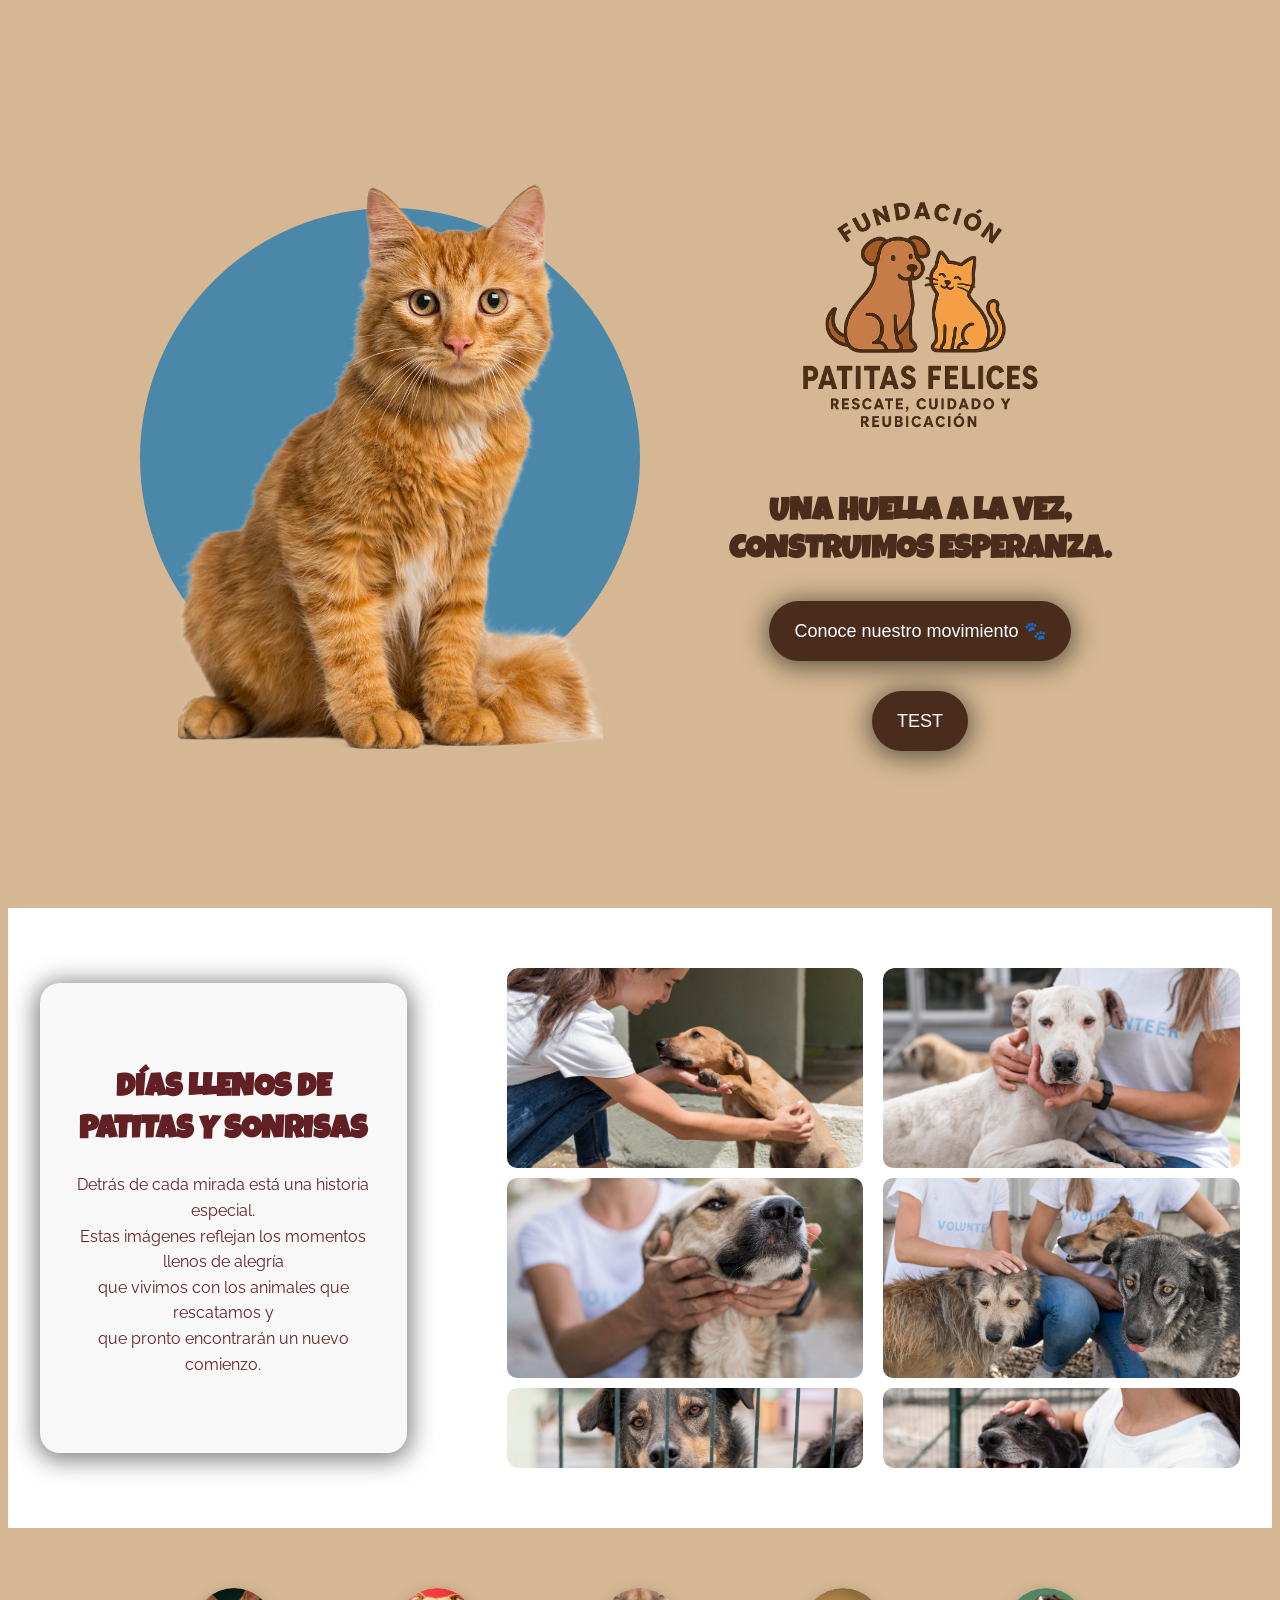
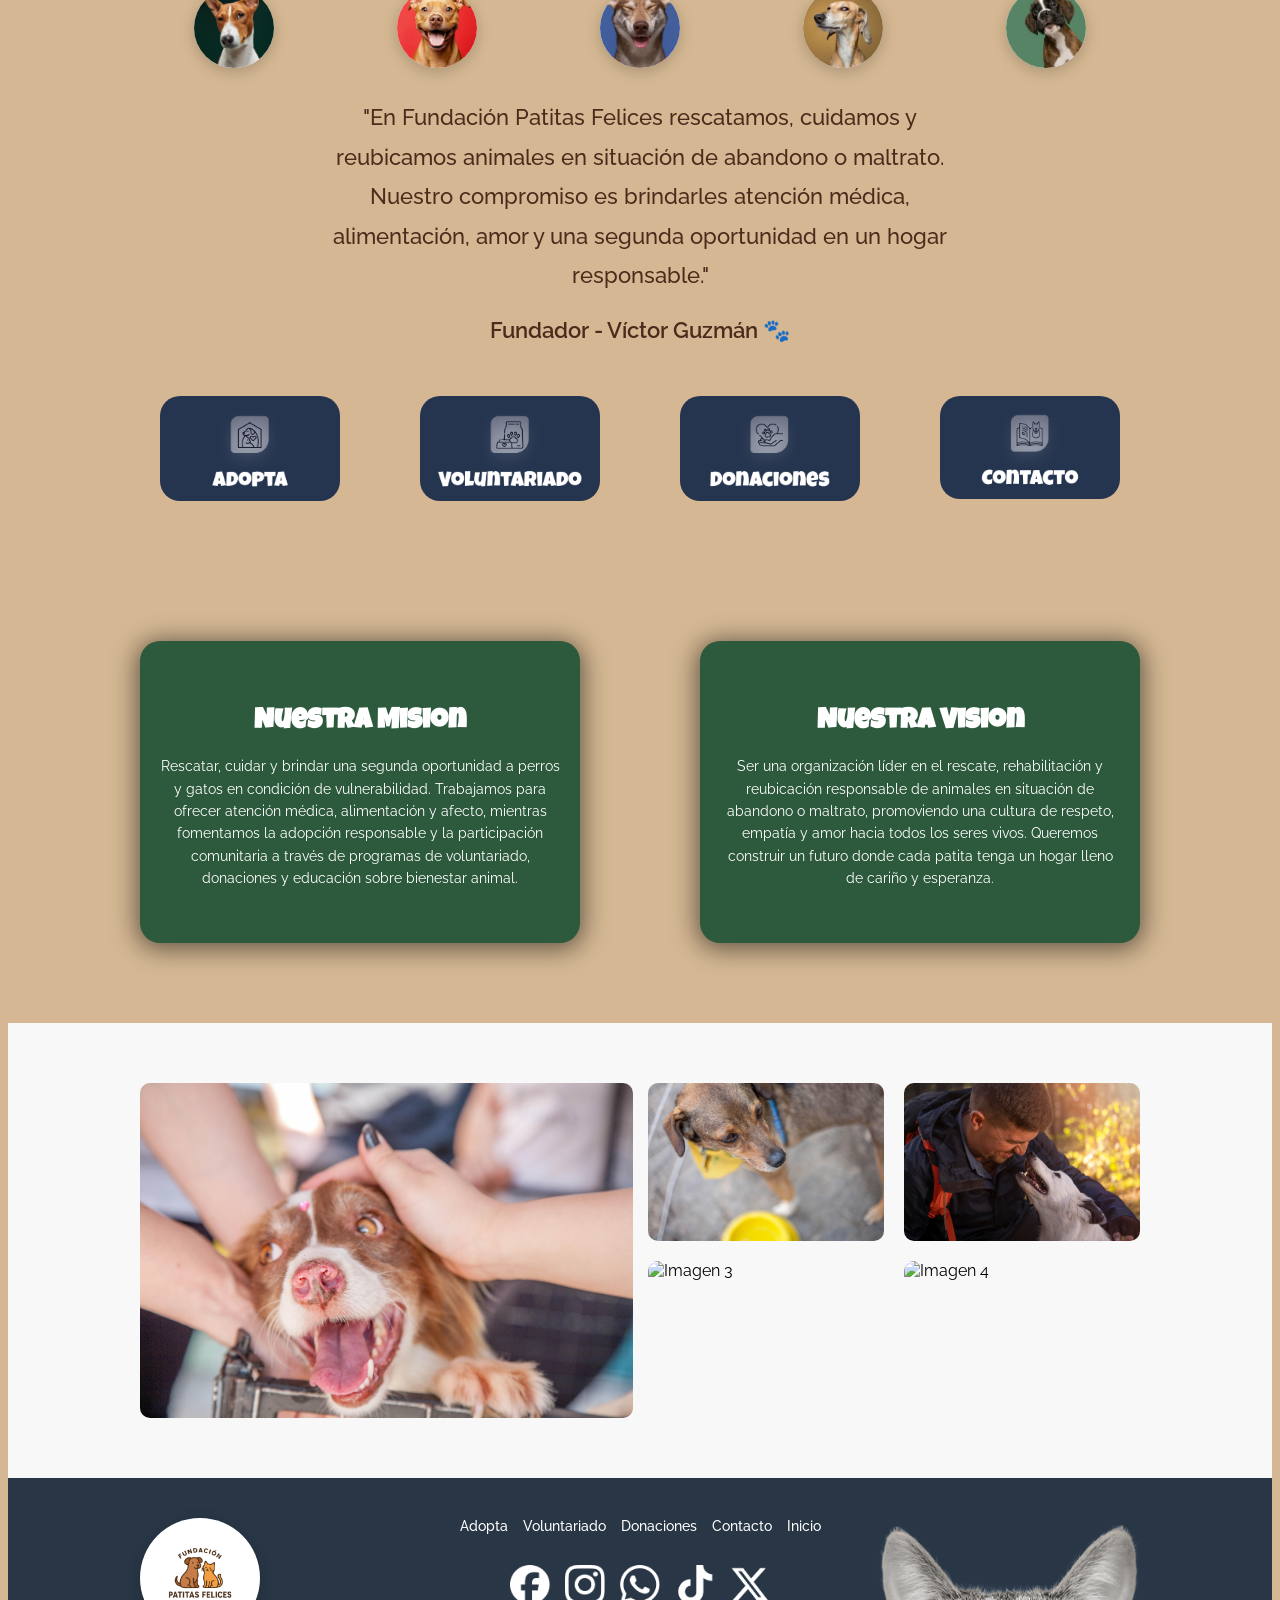
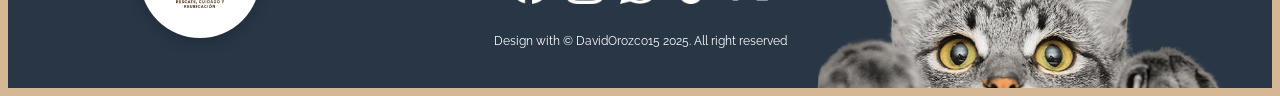
==== commit d7e68b64: "feat: se agrego los requerimientos del test y la nueva pagina" ====
--- a/index.html
+++ b/index.html
@@ -5,9 +5,9 @@
     <meta charset="UTF-8">
     <meta name="viewport" content="width=device-width, initial-scale=1.0">
     <title>Patitas Felices</title>
-    <link rel="stylesheet" href="css/styles.css">
-    <link rel="stylesheet" href="css/tablet.css">
-    <link rel="stylesheet" href="css/celular.css">
+    <link rel="stylesheet" href="/css/styles.css">
+    <link rel="stylesheet" href="/css/tablet.css">
+    <link rel="stylesheet" href="/css/celular.css">
     <link rel="preconnect" href="https://fonts.googleapis.com">
     <link rel="preconnect" href="https://fonts.gstatic.com" crossorigin>
     <link
@@ -38,6 +38,7 @@
                 </h2>
 
                 <button class="hero-btn" onclick="document.querySelector('#seccion-somos').scrollIntoView({behavior: 'smooth'})">Conoce nuestro movimiento 🐾</button>
+                <button class="hero-btn" onclick="window.location.href='../test/test.html'">TEST</button>
             </div>
 
         </div>
--- a/css/celular.css
+++ b/css/celular.css
@@ -60,7 +60,8 @@
     .intro-container {
         grid-template-columns: 1fr;
         text-align: center;
-        gap: 30px;
+        gap: 20px;
+        padding-top: 20px;
     }
 
     .intro-columna img {
@@ -68,7 +69,8 @@
     }
 
     .intro-columna h1 {
-        font-size: 36px;
+        font-size: 32px;
+        padding-top: 10px;
     }
 
     .intro-columna p {
@@ -81,9 +83,16 @@
         gap: 10px;
     }
 
+    .btn-volver {
+        font-size: 14px;
+        padding: 8px 16px;
+        order: 2;
+    }
+
     .btn-adoptar-ahora {
         font-size: 16px;
         padding: 14px 25px;
+        order: 1;
     }
 
     .estadisticas {
@@ -274,6 +283,32 @@
         height: 100px;
     }
 
+    /* SECCION MISION-VISION */
+    .seccion-mision-vision {
+        padding: 30px 0;
+    }
+
+    .seccion-mision-vision-container {
+        padding: 0 15px;
+        gap: 20px;
+    }
+
+    .mision-texto {
+        padding: 35px 15px;
+        max-width: 100%;
+        margin: 0;
+    }
+
+    .mision-texto h2 {
+        font-size: 24px;
+        margin-bottom: 12px;
+    }
+
+    .mision-texto p {
+        font-size: 13px;
+        line-height: 1.5;
+    }
+
     /* SECCION 3 - SOMOS */
     .seccion-somos {
         padding: 15px 0;
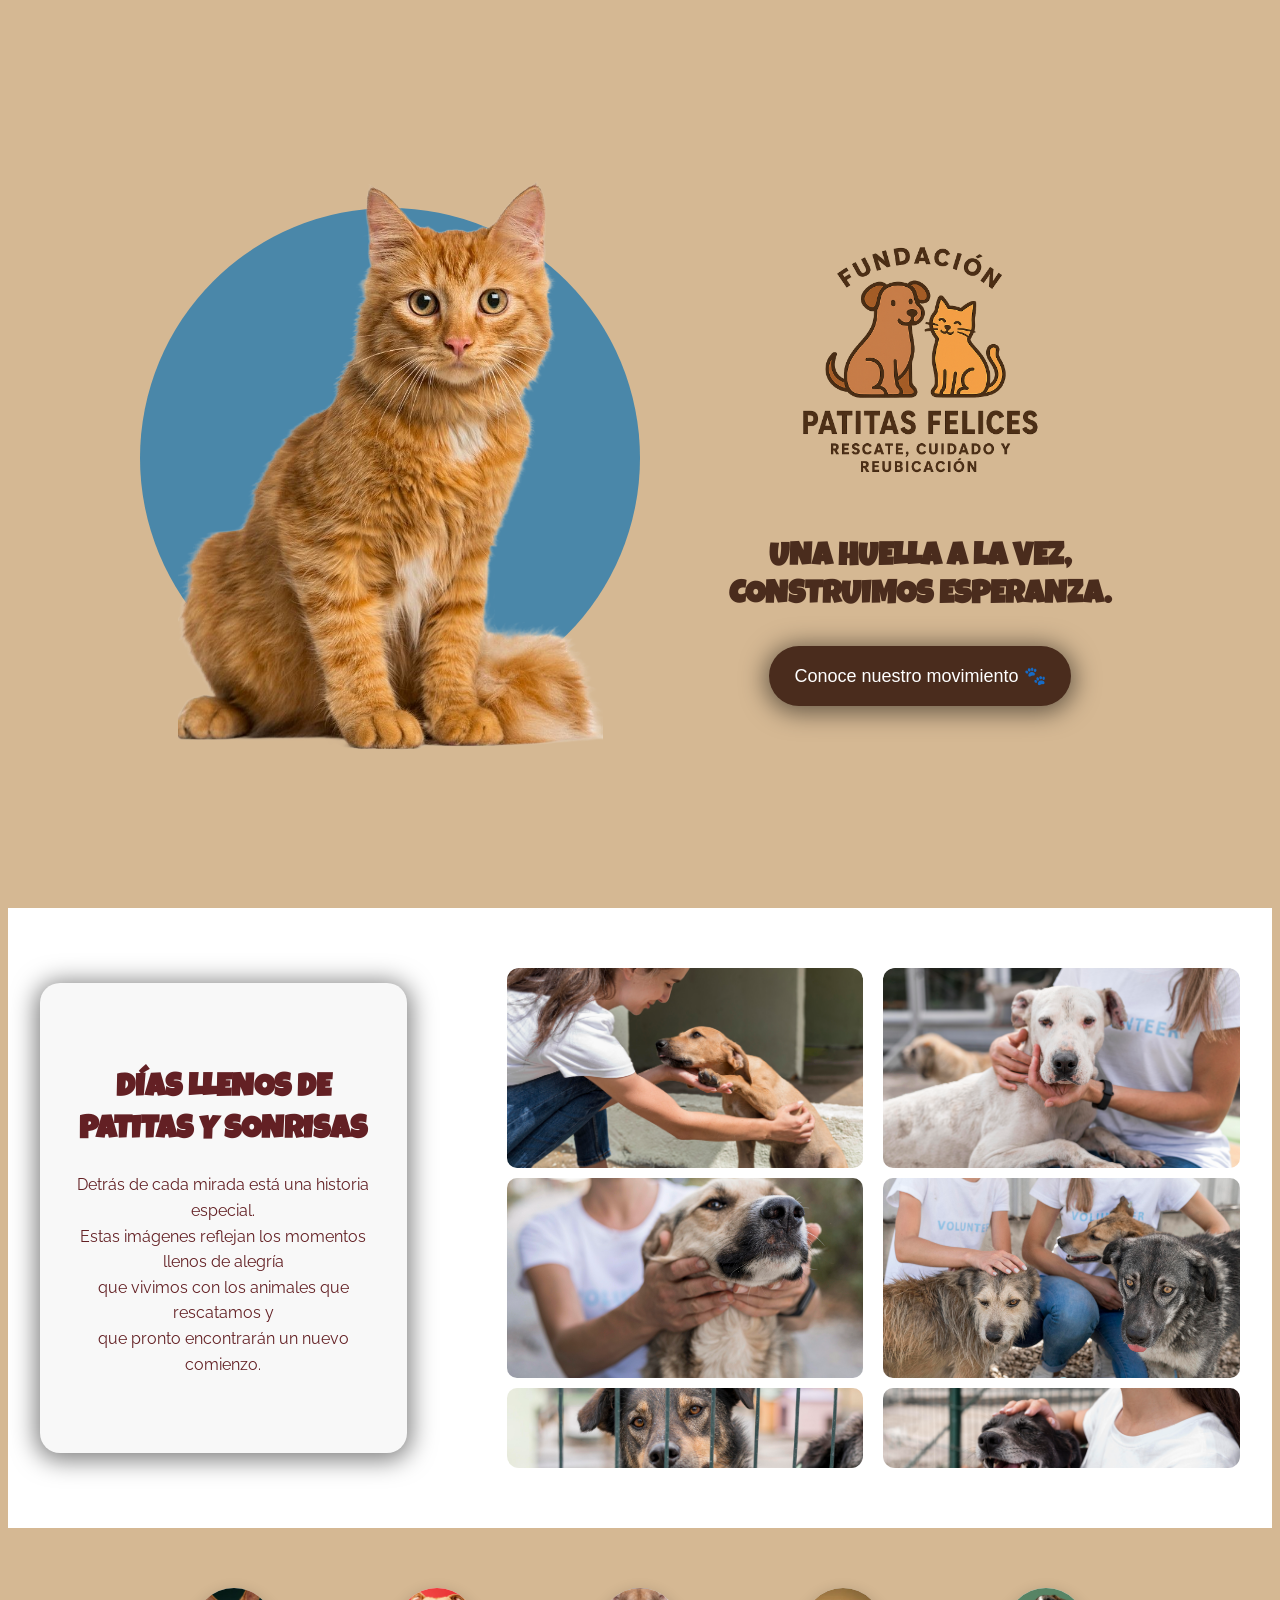
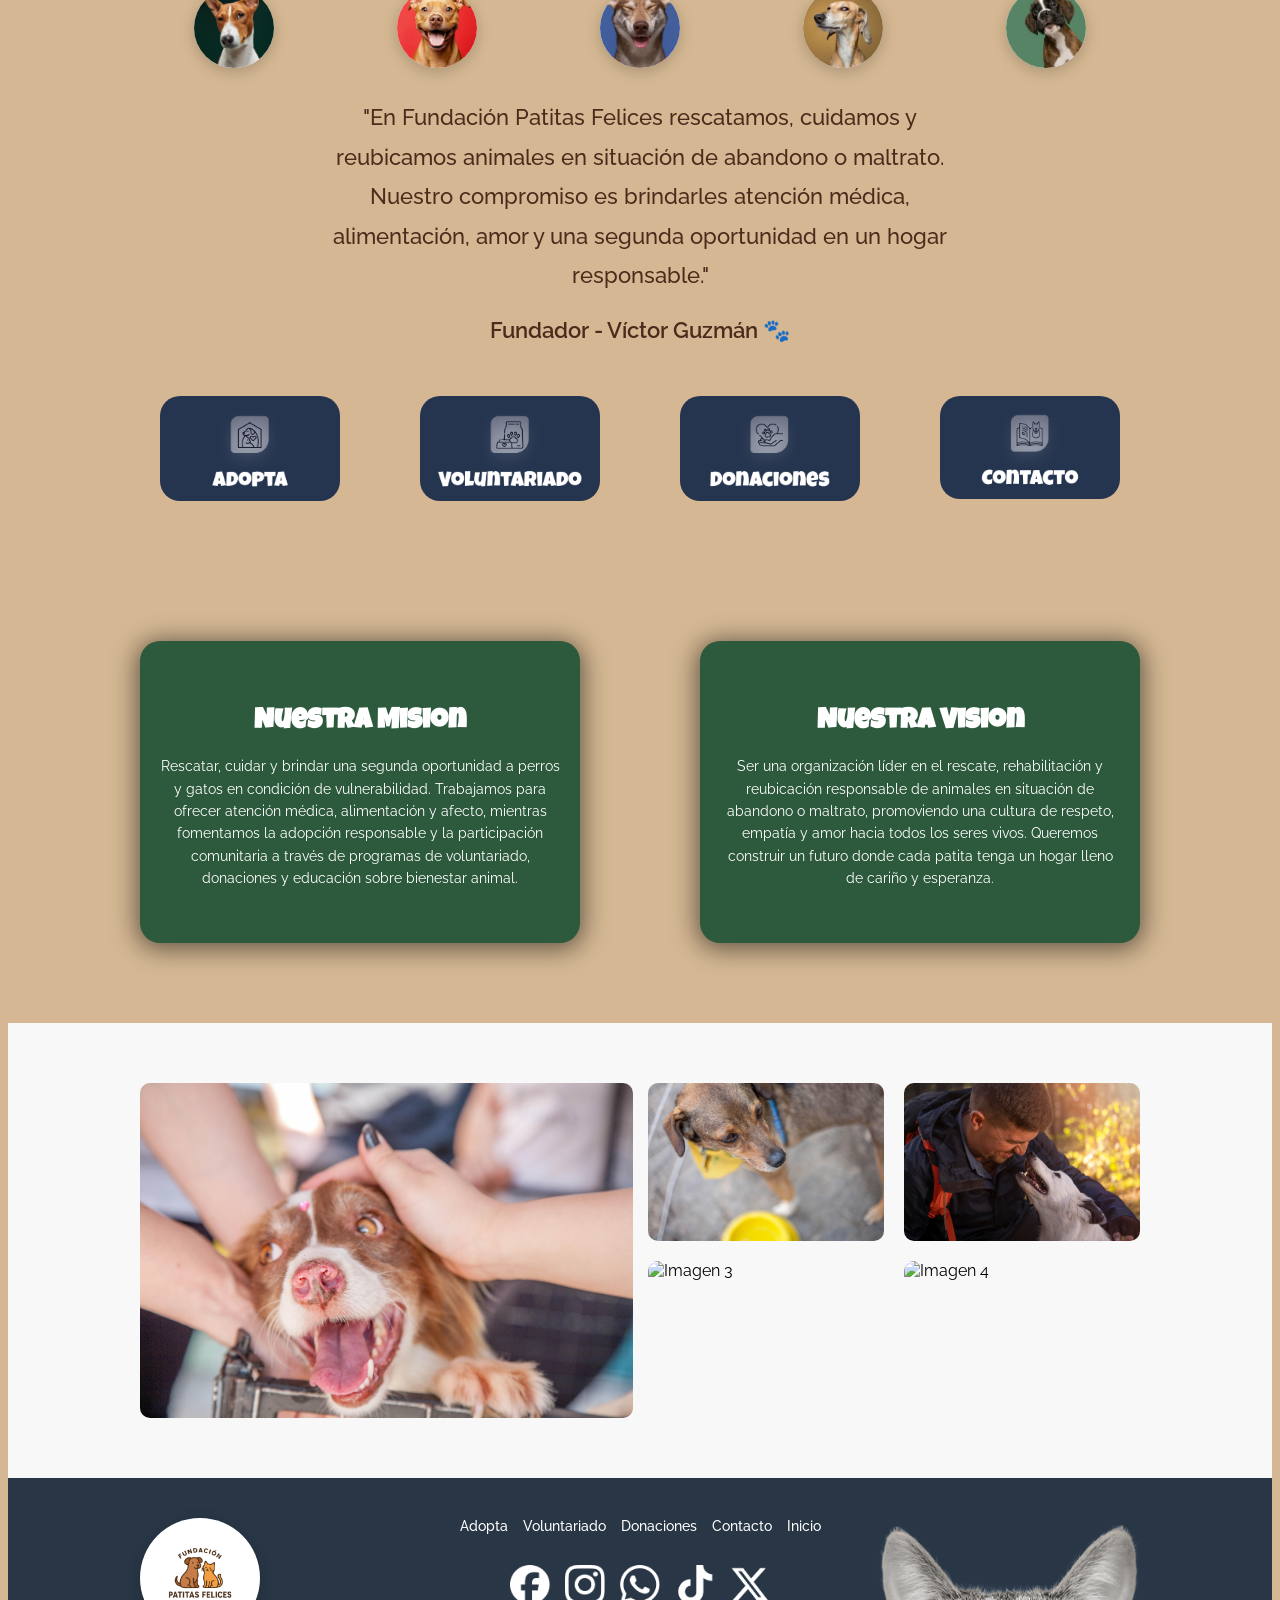
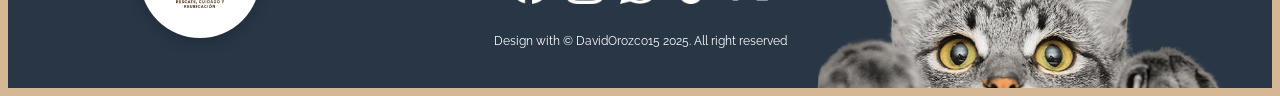
==== commit 61c88119: "feat: Ajustes presentables, se quito el examen para mejor presentacion" ====
--- a/index.html
+++ b/index.html
@@ -38,7 +38,7 @@
                 </h2>
 
                 <button class="hero-btn" onclick="document.querySelector('#seccion-somos').scrollIntoView({behavior: 'smooth'})">Conoce nuestro movimiento 🐾</button>
-                <button class="hero-btn" onclick="window.location.href='../test/test.html'">TEST</button>
+                
             </div>
 
         </div>
